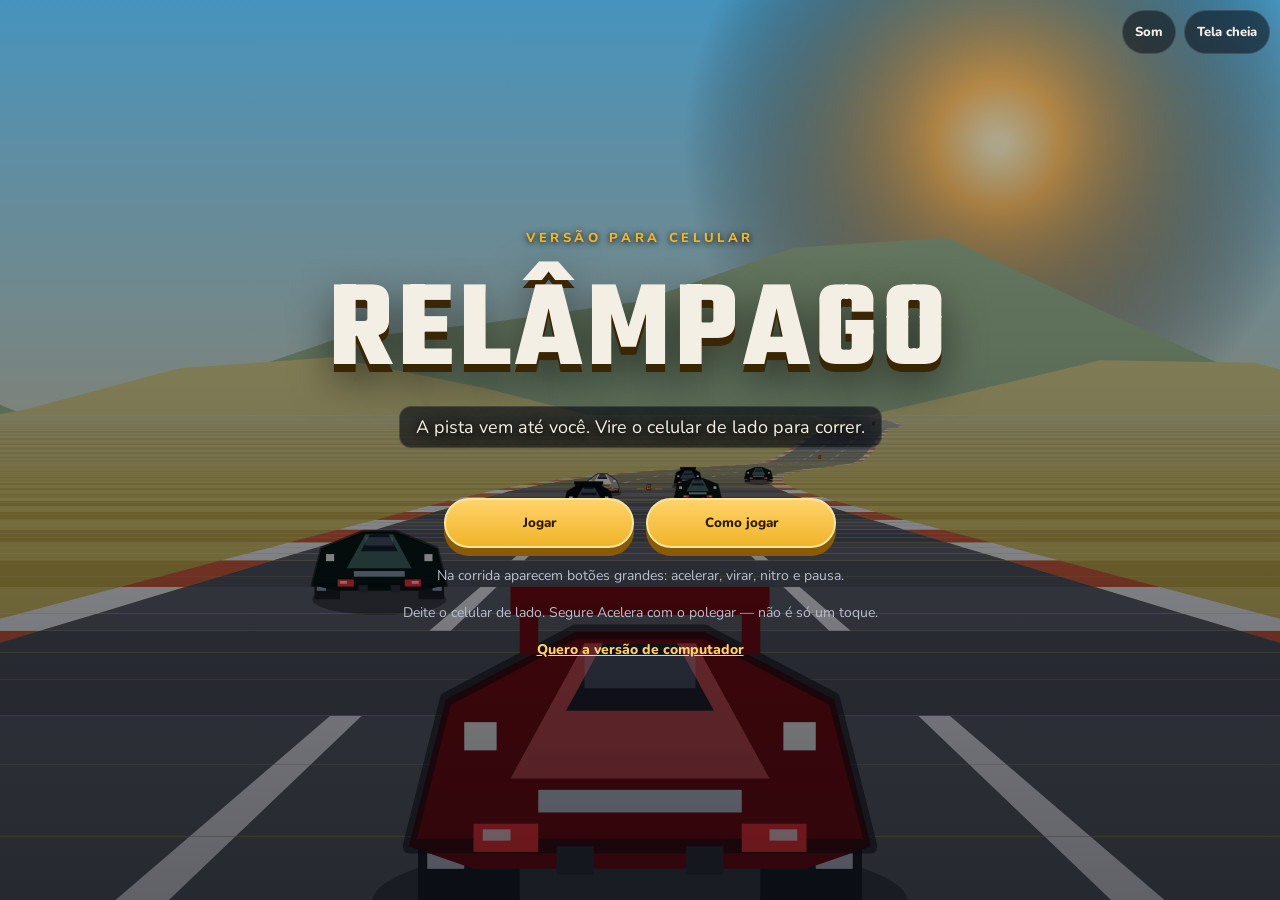
==== celular/index.html @ ddccfa0e "minimapa: label MAPA celular" ====
<!DOCTYPE html>
<html lang="pt-BR">
<head>
  <meta charset="UTF-8" />
  <meta name="viewport" content="width=device-width, initial-scale=1, maximum-scale=1, user-scalable=no, viewport-fit=cover, interactive-widget=resizes-content" />
  <title>Relâmpago · Celular</title>
  <meta name="description" content="Relâmpago no celular, com botões na tela." />
  <meta name="theme-color" content="#0b1220" />
  <meta name="apple-mobile-web-app-capable" content="yes" />
  <meta name="apple-mobile-web-app-status-bar-style" content="black-translucent" />
  <meta name="mobile-web-app-capable" content="yes" />
  <link rel="icon" href="../favicon.svg" type="image/svg+xml" />
  <link rel="preconnect" href="https://fonts.googleapis.com" />
  <link rel="preconnect" href="https://fonts.gstatic.com" crossorigin />
  <link href="https://fonts.googleapis.com/css2?family=Nunito:wght@500;700;800&family=Teko:wght@500;600;700&display=swap" rel="stylesheet" />
  <link rel="stylesheet" href="../css/style.css" />
</head>
<body data-modo="celular" class="modo-celular">
  <div id="app">
    <canvas id="view" tabindex="0"></canvas>

    <div id="hud" class="hud hidden" aria-hidden="true">
      <div class="hud-top">
        <div class="hud-card">
          <span class="hud-label">Posição</span>
          <strong id="hud-pos">1<span>/8</span></strong>
        </div>
        <div class="hud-card">
          <span class="hud-label">Volta</span>
          <strong id="hud-lap">1<span>/2</span></strong>
        </div>
        <div class="hud-card wide">
          <span class="hud-label">Tempo</span>
          <strong id="hud-time">0:00.00</strong>
        </div>
      </div>
      <button type="button" id="btn-pause" class="hud-pause" data-action="pause">Pausa</button>
      <div class="hud-mid">
        <div class="minimap-wrap">
          <span class="minimap-label">MAPA</span>
          <canvas id="minimap" width="154" height="154" aria-label="Minimapa da pista"></canvas>
        </div>
      </div>
      <div class="hud-bottom">
        <div class="bars">
          <div class="bar">
            <span>Nitro · 3</span>
            <div class="nitro-pips" id="hud-nitro-pips" aria-label="Cargas de nitro">
              <i></i><i></i><i></i>
            </div>
          </div>
          <div class="bar">
            <span>Combustível</span>
            <div class="bar-track fuel"><i id="hud-fuel"></i></div>
          </div>
        </div>
        <div class="speedo">
          <strong id="hud-speed">0</strong>
          <em>km/h</em>
        </div>
      </div>
      <div id="toast" class="toast hidden"></div>
    </div>

    <div id="countdown" class="countdown hidden"></div>

    <section id="screen-title" class="screen">
      <div class="screen-inner">
        <p class="eyebrow">Versão para celular</p>
        <h1>RELÂMPAGO</h1>
        <p class="tagline">A pista vem até você. Vire o celular de lado para correr.</p>
        <div class="menu" id="menu-title">
          <button type="button" data-action="play" class="primary">Jogar</button>
          <button type="button" data-action="howto">Como jogar</button>
        </div>
        <p class="hint">Na corrida aparecem botões grandes: acelerar, virar, nitro e pausa.</p>
        <p class="hint">Deite o celular de lado. Segure Acelera com o polegar — não é só um toque.</p>
        <p class="hint"><a href="../index.html">Quero a versão de computador</a></p>
      </div>
    </section>

    <section id="screen-howto" class="screen hidden">
      <div class="screen-inner card-panel">
        <h2>Como jogar</h2>
        <ul class="howto">
          <li>Vire o celular de lado.</li>
          <li>Polegar esquerdo: virar para os lados.</li>
          <li>Polegar direito: acelerar e nitro.</li>
          <li>Pausa fica no alto, no meio da tela.</li>
          <li>Galão amarelo no meio da pista: passe por cima para encher o tanque. Sem combustível o motor morre.</li>
          <li>No campeonato, precisa chegar em 4º ou melhor para avançar.</li>
          <li>O nitro tem 3 cargas por corrida. Cada toque gasta uma. Solte e aperte de novo para a próxima.</li>
          <li>Tela cheia / Preencher tela ocupa a área visível. No iPhone a barra do Safari só some em Compartilhar → Adicionar à Tela de Início.</li>
        </ul>
        <p>Fique no asfalto. Curvas fortes puxam o carro. Os rivais fecham a porta. Ganhe dinheiro nas corridas e melhore o carro na oficina.</p>
        <div class="menu">
          <button type="button" data-action="back-title" class="primary">Voltar</button>
        </div>
      </div>
    </section>

    <section id="screen-cars" class="screen hidden">
      <div class="screen-inner wide">
        <h2>Escolha o carro</h2>
        <p class="sub">Cada um dirige de um jeito. Teste e sinta.</p>
        <div id="car-grid" class="grid-4"></div>
        <div class="menu">
          <button type="button" data-action="cars-next" class="primary">Continuar</button>
          <button type="button" data-action="back-title">Voltar</button>
        </div>
      </div>
    </section>

    <section id="screen-mode" class="screen hidden">
      <div class="screen-inner">
        <h2>Como quer correr?</h2>
        <div class="menu stacked">
          <button type="button" data-action="mode-cup" class="primary" id="btn-cup">Campeonato</button>
          <button type="button" data-action="mode-quick">Corrida rápida</button>
          <button type="button" data-action="open-shop">Oficina</button>
          <button type="button" data-action="back-cars">Trocar carro</button>
        </div>
        <p class="hint" id="money-hint">Seu dinheiro: $0</p>
      </div>
    </section>

    <section id="screen-tracks" class="screen hidden">
      <div class="screen-inner wide">
        <h2>Escolha a pista</h2>
        <div id="track-grid" class="grid-tracks"></div>
        <div class="menu">
          <button type="button" data-action="track-go" class="primary">Largar</button>
          <button type="button" data-action="back-mode">Voltar</button>
        </div>
      </div>
    </section>

    <section id="screen-shop" class="screen hidden">
      <div class="screen-inner wide">
        <h2>Oficina</h2>
        <p class="sub" id="shop-money">Dinheiro: $0</p>
        <div id="shop-grid" class="shop-grid"></div>
        <div class="menu">
          <button type="button" data-action="shop-back" class="primary">Pronto</button>
        </div>
      </div>
    </section>

    <section id="screen-pause" class="screen hidden dim">
      <div class="screen-inner card-panel">
        <h2>Pausa</h2>
        <ul class="howto compact">
          <li>Use os botões na tela para dirigir</li>
        </ul>
        <div class="menu stacked">
          <button type="button" data-action="resume" class="primary">Continuar</button>
          <button type="button" data-action="restart">Recomeçar</button>
          <button type="button" data-action="quit-race">Sair da corrida</button>
        </div>
      </div>
    </section>

    <section id="screen-results" class="screen hidden">
      <div class="screen-inner wide">
        <h2 id="results-title">Chegada</h2>
        <p class="sub" id="results-sub"></p>
        <table class="board" id="results-table"></table>
        <div class="menu">
          <button type="button" data-action="results-next" class="primary">Continuar</button>
        </div>
      </div>
    </section>

    <section id="screen-standings" class="screen hidden">
      <div class="screen-inner wide">
        <h2 id="standings-title">Campeonato</h2>
        <p class="sub" id="standings-sub"></p>
        <table class="board" id="standings-table"></table>
        <div class="menu">
          <button type="button" data-action="cup-next" class="primary">Próxima etapa</button>
          <button type="button" data-action="open-shop">Oficina</button>
        </div>
      </div>
    </section>

    <div id="pads" class="pads hidden" aria-hidden="true">
      <div class="pad-cluster left">
        <button type="button" class="pad" data-hold="left">◀</button>
        <button type="button" class="pad" data-hold="right">▶</button>
      </div>
      <div class="pad-cluster right">
        <button type="button" class="pad nitro" data-hold="nitro">Nitro</button>
        <div class="pad-stack">
          <button type="button" class="pad go" data-hold="up">Acelera</button>
        </div>
      </div>
    </div>

    <div id="rotate-hint" class="rotate-hint hidden">
      <p>Deite o celular de lado — a pista fica maior.</p>
      <p class="hint">Se quiser, dá para jogar em pé.</p>
      <button type="button" class="primary" data-action="portrait-ok">Jogar em pé</button>
    </div>

    <div class="top-tools">
      <button type="button" id="btn-mute" title="Som">Som</button>
      <button type="button" id="btn-full" title="Tela cheia">Tela cheia</button>
    </div>
  </div>
  <script type="module" src="../js/app.js"></script>
</body>
</html>
---- css/style.css ----
:root {
  --bg: #070b14;
  --panel: rgba(10, 16, 28, 0.82);
  --line: rgba(240, 180, 41, 0.35);
  --gold: #f0b429;
  --gold-2: #ffd36a;
  --text: #f4efe4;
  --muted: #b7c0d0;
  --danger: #ff5d6c;
  --ok: #3dd68c;
  --shadow: 0 20px 60px rgba(0, 0, 0, 0.45);
}

* { box-sizing: border-box; margin: 0; padding: 0; }

html, body {
  width: 100%;
  height: 100%;
  height: -webkit-fill-available;
  height: 100svh;
  height: 100dvh;
  min-height: 100svh;
  min-height: 100dvh;
  overflow: hidden;
  overscroll-behavior: none;
  touch-action: none;
  position: fixed;
  inset: 0;
  padding: 0;
  margin: 0;
  background: var(--bg);
  color: var(--text);
  font-family: "Nunito", "Segoe UI", sans-serif;
  -webkit-text-size-adjust: 100%;
  user-select: none;
  -webkit-user-select: none;
  -webkit-touch-callout: none;
}

#app {
  width: 100%;
  height: 100%;
  height: -webkit-fill-available;
  height: 100svh;
  height: 100dvh;
  min-height: 100svh;
  min-height: 100dvh;
  overflow: hidden;
  touch-action: none;
  position: fixed;
  inset: 0;
  padding: 0;
  margin: 0;
}

#view {
  position: absolute;
  inset: 0;
  width: 100%;
  height: 100%;
  display: block;
  outline: none;
}

html.immersive,
html.immersive body,
html.immersive #app,
body.immersive,
body.immersive #app {
  position: fixed;
  inset: 0;
  width: 100%;
  width: 100dvw;
  height: 100svh;
  height: 100dvh;
  height: -webkit-fill-available;
  min-height: 100dvh;
  padding: 0;
  margin: 0;
}

.hidden { display: none !important; }

.screen {
  position: absolute;
  inset: 0;
  display: flex;
  align-items: flex-start;
  justify-content: center;
  padding: max(16px, env(safe-area-inset-top)) max(16px, env(safe-area-inset-right)) max(16px, env(safe-area-inset-bottom)) max(16px, env(safe-area-inset-left));
  background: linear-gradient(180deg, rgba(7, 11, 20, 0.28), rgba(7, 11, 20, 0.62));
  z-index: 5;
  overflow-x: hidden;
  overflow-y: auto;
  touch-action: pan-y;
  -webkit-overflow-scrolling: touch;
  overflow-anchor: none;
}

.screen.dim { background: rgba(4, 7, 14, 0.72); backdrop-filter: blur(6px); }

.screen-inner {
  width: min(720px, 100%);
  text-align: center;
  margin-block: auto;
  padding-bottom: 12px;
}

.screen-inner.wide { width: min(1080px, 100%); }

#screen-results .screen-inner.wide,
#screen-standings .screen-inner.wide {
  width: min(560px, 100%);
}

#screen-results .board,
#screen-standings .board {
  width: 100%;
  table-layout: fixed;
  margin-inline: auto;
}

.card-panel {
  background: var(--panel);
  border: 1px solid var(--line);
  border-radius: 22px;
  padding: 36px 32px;
  box-shadow: var(--shadow);
}

.eyebrow {
  letter-spacing: 0.28em;
  text-transform: uppercase;
  color: var(--gold);
  font-size: 13px;
  font-weight: 800;
  position: relative;
  z-index: 1;
  text-shadow: 0 1px 6px #000;
}

h1 {
  font-family: "Teko", Impact, sans-serif;
  font-size: clamp(64px, 12vw, 124px);
  line-height: 0.95;
  letter-spacing: 0.04em;
  text-shadow: 0 8px 0 #3a2504, 0 18px 40px rgba(0, 0, 0, 0.55);
  margin: 14px 0 12px;
  padding-top: 0.12em;
  overflow: visible;
}

h2 {
  font-family: "Teko", Impact, sans-serif;
  font-size: clamp(40px, 7vw, 64px);
  letter-spacing: 0.04em;
  margin-bottom: 6px;
}

.tagline, .sub, .hint, p { color: var(--muted); }

.tagline {
  font-size: 18px;
  margin-bottom: 28px;
  color: #f4efe4;
  text-shadow: 0 2px 10px #000, 0 0 18px rgba(0, 0, 0, 0.95);
  background: rgba(7, 11, 20, 0.62);
  display: inline-block;
  padding: 8px 16px;
  border-radius: 12px;
  border: 1px solid rgba(255,255,255,0.12);
}
.sub { margin-bottom: 22px; }
.hint { margin-top: 18px; font-size: 14px; }

.menu {
  display: flex;
  gap: 12px;
  justify-content: center;
  flex-wrap: wrap;
  margin-top: 22px;
}

.menu.stacked {
  flex-direction: column;
  align-items: center;
}

button {
  font-family: inherit;
  font-weight: 800;
  border: 1px solid transparent;
  border-radius: 999px;
  padding: 14px 26px;
  min-width: 190px;
  min-height: 48px;
  cursor: pointer;
  color: var(--text);
  background: rgba(255, 255, 255, 0.08);
  touch-action: manipulation;
  -webkit-tap-highlight-color: transparent;
  transition: transform 0.12s ease, background 0.12s ease, box-shadow 0.12s ease;
}

button.primary,
.menu button {
  background: linear-gradient(180deg, var(--gold-2), var(--gold));
  color: #2a1b02;
  border: 2px solid #f5e6a3;
  box-shadow: 0 8px 0 #8a5a08;
}

.menu button:disabled {
  opacity: 0.5;
  box-shadow: 0 4px 0 #6a4e12;
  cursor: default;
  transform: none;
}

button:hover { transform: translateY(-1px); }
button:focus-visible { outline: 3px solid var(--gold-2); outline-offset: 3px; }
button.selected, .pick.selected {
  box-shadow: 0 0 0 3px var(--gold);
}

.howto {
  list-style: none;
  text-align: left;
  margin: 18px auto 16px;
  max-width: 460px;
  color: var(--text);
}

.howto li { margin: 8px 0; }
.howto.compact { margin-bottom: 8px; }

kbd {
  display: inline-block;
  min-width: 1.6em;
  padding: 1px 7px;
  border-radius: 6px;
  border: 1px solid rgba(255,255,255,0.2);
  background: rgba(0,0,0,0.35);
  font-size: 12px;
  font-family: inherit;
  color: var(--gold-2);
  text-align: center;
}

.grid-4, .grid-tracks, .shop-grid {
  display: grid;
  gap: 14px;
}

.grid-4 { grid-template-columns: repeat(4, minmax(0, 1fr)); }
.grid-tracks { grid-template-columns: repeat(5, minmax(0, 1fr)); }
.shop-grid { grid-template-columns: repeat(3, minmax(0, 1fr)); }

#screen-shop .shop-grid { margin-bottom: 8px; }
#screen-shop .shop-card .menu {
  margin-top: 12px;
  position: relative;
  z-index: 1;
}
#screen-shop .shop-card .menu button {
  min-width: 0;
  width: 100%;
}
#screen-shop > .screen-inner > .menu {
  position: relative;
  z-index: 2;
  margin-top: 18px;
  padding-bottom: 10px;
}

.pick, .shop-card {
  background: var(--panel);
  border: 1px solid rgba(255,255,255,0.08);
  border-radius: 18px;
  padding: 16px 12px 14px;
  text-align: left;
  cursor: pointer;
  min-width: 0;
  min-height: 48px;
  box-shadow: var(--shadow);
  touch-action: manipulation;
}

.pick h3, .shop-card h3 {
  font-family: "Teko", Impact, sans-serif;
  font-size: 30px;
  letter-spacing: 0.03em;
}

.pick p, .shop-card p { font-size: 13px; margin: 4px 0 10px; }

.swatch {
  height: 10px;
  border-radius: 999px;
  margin-bottom: 10px;
}

.stat {
  display: flex;
  align-items: center;
  gap: 8px;
  font-size: 12px;
  margin: 4px 0;
  color: var(--muted);
}

.stat b { width: 72px; font-weight: 700; color: var(--text); }
.stat i {
  flex: 1;
  height: 7px;
  border-radius: 99px;
  background: rgba(255,255,255,0.08);
  display: block;
  position: relative;
  font-style: normal;
}

.stat i::after {
  content: "";
  position: absolute;
  inset: 0 auto 0 0;
  width: var(--v, 50%);
  border-radius: inherit;
  background: linear-gradient(90deg, #6ecbff, var(--gold));
}

.board {
  width: 100%;
  border-collapse: collapse;
  background: var(--panel);
  border-radius: 16px;
  overflow: hidden;
  margin: 10px 0 8px;
}

.board th, .board td {
  padding: 12px 14px;
  text-align: left;
}

.board th { color: var(--gold); font-size: 13px; letter-spacing: 0.08em; text-transform: uppercase; }
.board tr:nth-child(even) { background: rgba(255,255,255,0.03); }
.board .you { color: var(--gold-2); font-weight: 800; }

.top-tools {
  position: absolute;
  top: max(10px, env(safe-area-inset-top));
  right: max(10px, env(safe-area-inset-right));
  z-index: 20;
  display: flex;
  gap: 8px;
}

body.racing .top-tools {
  right: calc(max(12px, env(safe-area-inset-right)) + 128px);
  top: max(10px, env(safe-area-inset-top));
}

.top-tools button {
  min-width: 48px;
  min-height: 44px;
  padding: 8px 12px;
  font-size: 13px;
  background: rgba(7, 11, 20, 0.55);
  border: 1px solid rgba(255,255,255,0.12);
}

.hud {
  position: absolute;
  inset: 0;
  pointer-events: none;
  z-index: 4;
}

.hud-pause {
  position: absolute;
  top: max(10px, env(safe-area-inset-top));
  left: 50%;
  transform: translateX(-50%);
  z-index: 7;
  pointer-events: auto;
  min-width: 88px;
  min-height: 44px;
  padding: 8px 18px;
  background: rgba(7, 11, 20, 0.7);
  border: 1px solid rgba(255,255,255,0.16);
}

.hud-top {
  position: absolute;
  top: max(12px, env(safe-area-inset-top));
  left: max(12px, env(safe-area-inset-left));
  display: flex;
  gap: 10px;
}

.hud-card {
  background: rgba(2, 4, 10, 0.92);
  border: 1px solid rgba(255,255,255,0.38);
  border-radius: 10px;
  padding: 8px 14px;
  min-width: 92px;
  box-shadow: 0 4px 18px rgba(0, 0, 0, 0.7);
}

.hud-card.wide { min-width: 140px; }
.hud-label {
  display: block;
  font-size: 11px;
  letter-spacing: 0.12em;
  text-transform: uppercase;
  color: #e8edf5;
  text-shadow: 0 1px 3px #000;
}
.hud-card strong {
  font-family: "Teko", Impact, sans-serif;
  font-size: 36px;
  line-height: 1;
  text-shadow: 0 2px 6px #000, 0 0 8px rgba(0,0,0,0.8);
}
.hud-card strong span { font-size: 18px; color: #c9d2e0; }

.hud-mid {
  position: absolute;
  top: max(52px, calc(env(safe-area-inset-top) + 48px));
  right: max(12px, env(safe-area-inset-right));
}

.minimap-wrap {
  position: relative;
  width: 126px;
  display: flex;
  flex-direction: column;
  gap: 0;
  filter: drop-shadow(0 6px 16px rgba(0, 0, 0, 0.55));
}
.minimap-label {
  display: block;
  margin: 0;
  padding: 3px 8px 2px;
  font-size: 10px;
  font-weight: 800;
  letter-spacing: 0.18em;
  text-transform: uppercase;
  color: #f3f6fb;
  background: linear-gradient(180deg, rgba(18, 24, 36, 0.96), rgba(8, 12, 20, 0.96));
  border: 1px solid rgba(255, 255, 255, 0.28);
  border-bottom: none;
  border-radius: 12px 12px 0 0;
  box-shadow: inset 0 0 0 1px rgba(240, 180, 41, 0.28);
  text-shadow: 0 1px 2px rgba(0, 0, 0, 0.9);
  pointer-events: none;
  line-height: 1.2;
}
#minimap {
  display: block;
  width: 126px;
  height: 112px;
  background: rgba(4, 8, 14, 0.96);
  border: 1px solid rgba(255, 255, 255, 0.28);
  border-radius: 0 0 12px 12px;
  box-shadow:
    inset 0 0 0 1px rgba(240, 180, 41, 0.22),
    inset 0 1px 0 rgba(255, 255, 255, 0.08);
  overflow: hidden;
}

.hud-bottom {
  position: absolute;
  left: max(12px, env(safe-area-inset-left));
  right: max(12px, env(safe-area-inset-right));
  bottom: 16px;
  display: flex;
  justify-content: space-between;
  align-items: flex-end;
}

.bars { width: min(340px, 48vw); }
.bar { margin-top: 8px; }
.bar span {
  font-size: 12px;
  color: #e8edf5;
  text-shadow: 0 1px 3px #000;
  display: inline-block;
  background: rgba(4, 8, 16, 0.75);
  padding: 1px 7px;
  border-radius: 6px;
}
.bar-track {
  height: 12px;
  border-radius: 99px;
  background: rgba(0,0,0,0.45);
  border: 1px solid rgba(255,255,255,0.1);
  overflow: hidden;
  margin-top: 4px;
}

.bar-track i {
  display: block;
  height: 100%;
  width: 0%;
  background: linear-gradient(90deg, #7c5cff, #49d6ff);
}

.bar-track.hot i {
  box-shadow: 0 0 12px #49d6ff;
}

.bar-track.fuel i { background: linear-gradient(90deg, #ff5d6c, #f0b429); }

.nitro-pips {
  display: flex;
  gap: 6px;
  margin-top: 4px;
  height: 14px;
}
.nitro-pips i {
  flex: 1;
  border-radius: 4px;
  background: rgba(0,0,0,0.45);
  border: 1px solid rgba(255,255,255,0.18);
}
.nitro-pips i.on {
  background: linear-gradient(180deg, #7cf6ff, #3d7dff);
  box-shadow: 0 0 8px rgba(73, 214, 255, 0.55);
}
.nitro-pips.hot i.on {
  box-shadow: 0 0 12px #49d6ff;
}

.speedo {
  text-align: right;
  background: rgba(4, 8, 16, 0.82);
  padding: 8px 14px 10px;
  border-radius: 14px;
  border: 1px solid rgba(255,255,255,0.18);
  box-shadow: 0 4px 16px rgba(0,0,0,0.5);
  overflow: visible;
}
.speedo strong {
  font-family: "Teko", Impact, sans-serif;
  font-size: 84px;
  line-height: 0.85;
  display: block;
  text-shadow: 0 2px 6px #000, 0 6px 20px rgba(0,0,0,0.55);
  overflow: visible;
}
.speedo strong.boost { color: #7cf6ff; text-shadow: 0 0 18px #49d6ff, 0 2px 6px #000; }
.speedo em {
  color: #d5dbe6;
  font-style: normal;
  letter-spacing: 0.18em;
  text-shadow: 0 1px 3px #000;
}

.toast {
  position: absolute;
  left: 50%;
  top: auto;
  bottom: max(108px, calc(env(safe-area-inset-bottom) + 92px));
  transform: translateX(-50%);
  z-index: 8;
  font-family: "Nunito", system-ui, sans-serif;
  font-size: 18px;
  font-weight: 800;
  letter-spacing: 0.04em;
  color: #e8fbff;
  text-shadow: 0 1px 4px #000;
  padding: 8px 14px;
  border-radius: 999px;
  background: rgba(6, 12, 22, 0.78);
  border: 1px solid rgba(124, 246, 255, 0.35);
  box-shadow: 0 8px 24px rgba(0,0,0,0.35);
  pointer-events: none;
  max-width: min(92vw, 420px);
  text-align: center;
}
.toast.toast-nitro {
  color: #9cfff8;
  border-color: rgba(124, 246, 255, 0.7);
  box-shadow: 0 0 22px rgba(73, 214, 255, 0.45);
}
.toast.toast-fuel {
  color: #ffe28a;
  border-color: rgba(255, 210, 90, 0.55);
}
.toast.toast-hit {
  color: #ffc4b8;
  border-color: rgba(255, 120, 90, 0.7);
  box-shadow: 0 0 22px rgba(255, 90, 60, 0.4);
}

.countdown {
  position: absolute;
  inset: 0;
  display: flex;
  align-items: center;
  justify-content: center;
  z-index: 6;
  font-family: "Teko", Impact, sans-serif;
  font-size: 160px;
  pointer-events: none;
  text-shadow: 0 10px 30px rgba(0,0,0,0.6);
}

.pads {
  position: absolute;
  inset: 0;
  z-index: 8;
  pointer-events: none;
}

.pad-cluster {
  position: absolute;
  display: flex;
  gap: 12px;
  pointer-events: none;
  bottom: max(12px, env(safe-area-inset-bottom));
}

.pad-cluster.left { left: max(12px, env(safe-area-inset-left)); }
.pad-cluster.right {
  right: max(12px, env(safe-area-inset-right));
  align-items: flex-end;
}

.pad-stack { display: flex; flex-direction: column; gap: 10px; }

.pad {
  pointer-events: auto;
  min-width: 76px;
  min-height: 76px;
  width: 76px;
  height: 76px;
  padding: 0;
  border-radius: 18px;
  border: 2px solid rgba(255,255,255,0.22);
  background: rgba(8, 12, 22, 0.62);
  color: #fff;
  font-size: 18px;
  box-shadow: none;
  touch-action: none;
  user-select: none;
  -webkit-user-select: none;
  -webkit-touch-callout: none;
}

.pad.go {
  background: linear-gradient(180deg, #3dd68c, #1e9a5a);
  color: #062414;
  min-width: 92px;
  width: 92px;
  height: 92px;
}

.pad.stop {
  background: rgba(255, 93, 108, 0.82);
  min-width: 92px;
  width: 92px;
}

.pad.nitro {
  background: linear-gradient(180deg, #7c5cff, #3d2cb0);
  min-width: 72px;
  width: 72px;
  height: 72px;
  font-size: 15px;
}

.pad.held {
  transform: scale(0.96);
  filter: brightness(1.2);
  box-shadow: 0 0 0 3px var(--gold);
}

.rotate-hint {
  position: absolute;
  inset: 0;
  z-index: 30;
  display: flex;
  flex-direction: column;
  align-items: center;
  justify-content: center;
  background: rgba(7, 11, 20, 0.92);
  text-align: center;
  padding: 24px;
  font-family: "Teko", Impact, sans-serif;
  font-size: 36px;
  letter-spacing: 0.04em;
}
.rotate-hint button {
  margin-top: 20px;
  pointer-events: auto;
  z-index: 31;
  width: auto;
  min-width: 180px;
}

#view { cursor: default; }
body.racing a { pointer-events: none !important; }

@media (max-width: 980px) {
  .grid-4, .grid-tracks, .shop-grid { grid-template-columns: 1fr 1fr; }
  .hud-card strong { font-size: 28px; }
  .speedo strong { font-size: 56px; }
  .minimap-wrap { width: 118px; } #minimap { width: 118px; height: 104px; }
  body.racing .top-tools {
    right: calc(max(12px, env(safe-area-inset-right)) + 114px);
  }
}

@media (max-width: 640px) {
  .grid-4, .grid-tracks, .shop-grid { grid-template-columns: 1fr; }
  button { width: min(280px, 100%); }
  h1 { font-size: clamp(56px, 18vw, 96px); }
}

body.modo-celular.racing .hud-top {
  top: max(8px, env(safe-area-inset-top));
  max-width: calc(100% - 147px);
}
body.modo-celular.racing .hud-bottom {
  top: max(76px, calc(env(safe-area-inset-top) + 68px));
  bottom: auto;
  left: max(12px, env(safe-area-inset-left));
  right: auto;
  width: min(154px, 40vw);
  flex-direction: column;
  align-items: stretch;
  gap: 8px;
}

body.modo-celular.racing .hud-bottom .speedo {
  text-align: left;
  width: fit-content;
  max-width: 100%;
}

body.modo-celular.racing .speedo strong { font-size: 36px; line-height: 0.9; }
body.modo-celular.racing .bars { width: 100%; }
body.modo-celular.racing .hud-card { padding: 4px 10px; min-width: 72px; }
body.modo-celular.racing .hud-card strong { font-size: 24px; }
body.modo-celular.racing .minimap-wrap { width: 118px; } #minimap { width: 118px; height: 104px; }
body.modo-celular.racing .hud-mid { top: max(10px, env(safe-area-inset-top)); }
body.modo-celular.racing .top-tools {
  top: max(8px, env(safe-area-inset-top));
  right: calc(max(10px, env(safe-area-inset-right)) + 110px);
}

@media (orientation: landscape) and (max-height: 480px) {
  .screen-inner { padding-top: 8px; }
  h1 { font-size: 72px; }
  h2 { font-size: 36px; }
  .hud-card strong { font-size: 22px; }
  .pad { min-width: 68px; min-height: 68px; width: 68px; height: 68px; }
  .pad.go, .pad.stop { min-width: 80px; width: 80px; height: 80px; }
}

body.modo-pc .pads,
body.modo-pc .rotate-hint,
body.modo-pc .hud-pause { display: none !important; }

body.rotate-block #toast,
body.rotate-block #countdown,
body.rotate-block .top-tools,
body.rotate-block #hud,
body.rotate-block #btn-pause,
body.rotate-block .hud-pause,
body.rotate-block .pads {
  display: none !important;
  pointer-events: none !important;
}

.hint a {
  color: var(--gold-2);
  font-weight: 800;
}

@media (min-width: 1200px) {
  .hud-card strong { font-size: 40px; }
  .hud-card { min-width: 110px; padding: 10px 16px; }
  .speedo { padding: 10px 18px 12px; }
  .speedo strong { font-size: 92px; }
  .minimap-wrap { width: 126px; } #minimap { width: 126px; height: 112px; }
  body.racing .top-tools {
    right: calc(max(12px, env(safe-area-inset-right)) + 154px);
  }
  .hud-top { gap: 12px; }
}

html:has(body.chooser) {
  position: relative;
  overflow: auto;
  touch-action: pan-y;
  height: auto;
  min-height: 100%;
  min-height: 100dvh;
}

body.chooser {
  display: flex;
  align-items: flex-start;
  justify-content: center;
  position: relative;
  overflow: auto;
  touch-action: pan-y;
  height: auto;
  min-height: 100%;
  min-height: 100dvh;
  padding: max(12px, env(safe-area-inset-top)) max(16px, env(safe-area-inset-right)) max(16px, env(safe-area-inset-bottom)) max(16px, env(safe-area-inset-left));
}

.chooser-box {
  width: min(560px, 100%);
  text-align: center;
  margin-block: auto;
  padding: 4px 0 12px;
}

.chooser-box h1 {
  font-size: clamp(42px, 10vw, 96px);
  margin: 6px 0 10px;
  line-height: 1;
}

.choice {
  display: block;
  margin: 14px 0;
  padding: 22px 20px;
  min-height: 88px;
  border-radius: 22px;
  text-decoration: none;
  color: #2a1b02;
  background: linear-gradient(180deg, var(--gold-2), var(--gold));
  box-shadow: 0 8px 0 #8a5a08;
  touch-action: manipulation;
}

.choice.phone {
  color: var(--text);
  background: rgba(255, 255, 255, 0.1);
  box-shadow: 0 8px 0 rgba(0, 0, 0, 0.35);
  border: 1px solid var(--line);
}

.choice strong {
  display: block;
  font-family: "Teko", Impact, sans-serif;
  font-size: 40px;
  letter-spacing: 0.04em;
}

.choice span { display: block; margin-top: 4px; font-weight: 700; }

body.modo-pc #screen-title .eyebrow {
  margin-bottom: 0;
}
body.modo-pc #screen-title h1 {
  margin-top: 2px;
  padding-top: 0.2em;
}

@media (orientation: landscape) and (max-height: 430px) {
  .chooser-box { padding: 0; }
  .chooser-box .eyebrow { font-size: 11px; letter-spacing: 0.18em; }
  .chooser-box h1 {
    font-size: 34px;
    margin: 0 0 4px;
    text-shadow: 0 4px 0 #3a2504, 0 8px 16px rgba(0, 0, 0, 0.5);
  }
  .chooser-box .tagline {
    font-size: 13px;
    margin-bottom: 8px;
    padding: 4px 10px;
  }
  .choice {
    margin: 6px 0;
    padding: 8px 14px;
    min-height: 0;
    border-radius: 16px;
  }
  .choice strong { font-size: 22px; }
  .choice span { font-size: 12px; margin-top: 0; }

  .screen { padding: 6px 10px; align-items: stretch; }
  .screen-inner {
    margin-block: 0;
    padding-top: 0;
    padding-bottom: 6px;
  }
  #screen-title h1 {
    font-size: 42px;
    margin: 2px 0 6px;
    line-height: 1;
    text-shadow: 0 4px 0 #3a2504, 0 10px 20px rgba(0, 0, 0, 0.5);
  }
  #screen-title .tagline {
    font-size: 13px;
    margin-bottom: 10px;
    padding: 4px 10px;
  }
  #screen-title .hint { display: none; }
  h2 { font-size: 26px; margin-bottom: 4px; }
  .sub { margin-bottom: 6px; font-size: 13px; }
  #screen-cars .sub,
  #screen-tracks .sub { display: none; }

  .grid-4 {
    grid-template-columns: repeat(4, minmax(0, 1fr));
    gap: 6px;
  }
  .grid-tracks {
    grid-template-columns: repeat(5, minmax(0, 1fr));
    gap: 6px;
  }
  .shop-grid {
    grid-template-columns: repeat(3, minmax(0, 1fr));
    gap: 6px;
  }

  .pick, .shop-card {
    padding: 6px 8px 8px;
    border-radius: 12px;
    min-height: 0;
  }
  .pick h3, .shop-card h3 { font-size: 18px; }
  .pick p, .shop-card p { font-size: 11px; margin: 2px 0 4px; }
  #screen-cars .pick .stat { display: none; }
  #screen-cars .pick p { display: none; }
  .swatch { height: 6px; margin-bottom: 4px; }
  .stat { font-size: 10px; margin: 2px 0; gap: 4px; }
  .stat b { width: 52px; }
  .stat i { height: 5px; }

  .menu { margin-top: 8px; gap: 8px; }
  .menu button {
    padding: 8px 16px;
    min-height: 40px;
    min-width: 140px;
    font-size: 14px;
    box-shadow: 0 4px 0 #8a5a08;
  }
  .howto { margin: 8px auto; }
  .howto li { margin: 4px 0; font-size: 13px; }
}
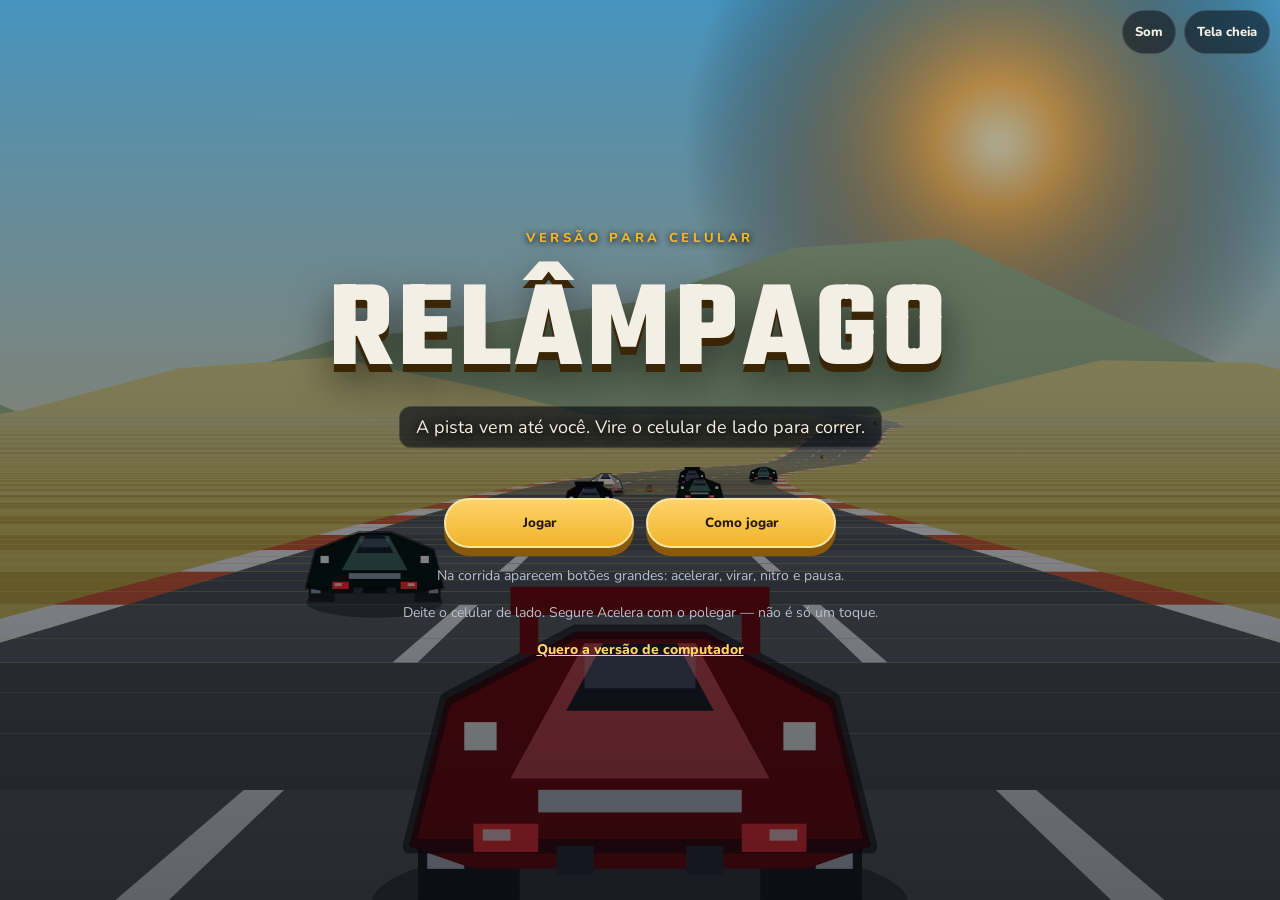
==== commit a254309f: "texto: Largar → Correr (celular)" ====
--- a/celular/index.html
+++ b/celular/index.html
@@ -129,7 +129,7 @@
         <h2>Escolha a pista</h2>
         <div id="track-grid" class="grid-tracks"></div>
         <div class="menu">
-          <button type="button" data-action="track-go" class="primary">Largar</button>
+          <button type="button" data-action="track-go" class="primary">Correr</button>
           <button type="button" data-action="back-mode">Voltar</button>
         </div>
       </div>
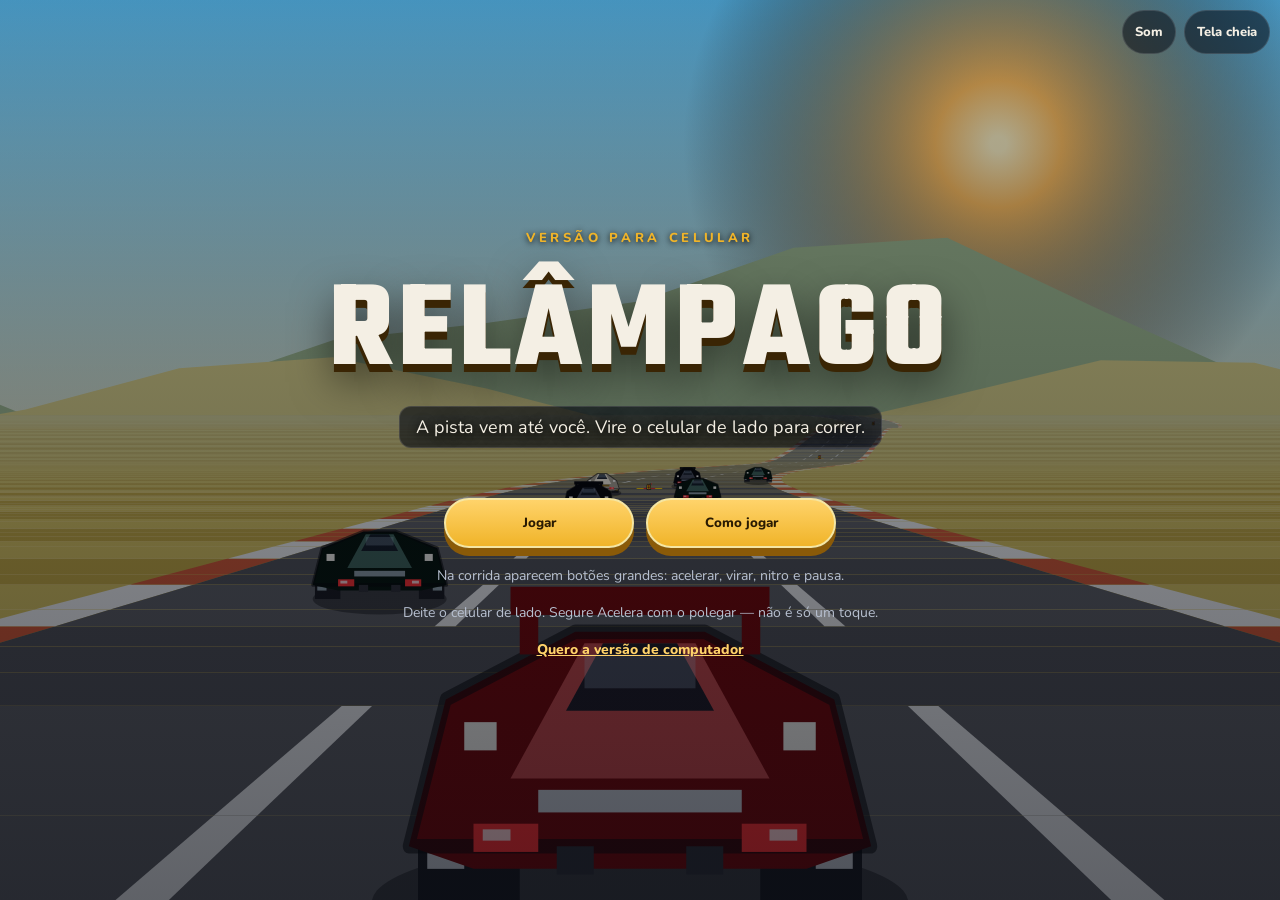
==== commit ea9646c1: "bgm: cache-bust celular" ====
--- a/celular/index.html
+++ b/celular/index.html
@@ -13,7 +13,7 @@
   <link rel="preconnect" href="https://fonts.googleapis.com" />
   <link rel="preconnect" href="https://fonts.gstatic.com" crossorigin />
   <link href="https://fonts.googleapis.com/css2?family=Nunito:wght@500;700;800&family=Teko:wght@500;600;700&display=swap" rel="stylesheet" />
-  <link rel="stylesheet" href="../css/style.css" />
+  <link rel="stylesheet" href="../css/style.css?v=bgm1" />
 </head>
 <body data-modo="celular" class="modo-celular">
   <div id="app">
@@ -207,6 +207,6 @@
       <button type="button" id="btn-full" title="Tela cheia">Tela cheia</button>
     </div>
   </div>
-  <script type="module" src="../js/app.js"></script>
+  <script type="module" src="../js/app.js?v=bgm1"></script>
 </body>
 </html>
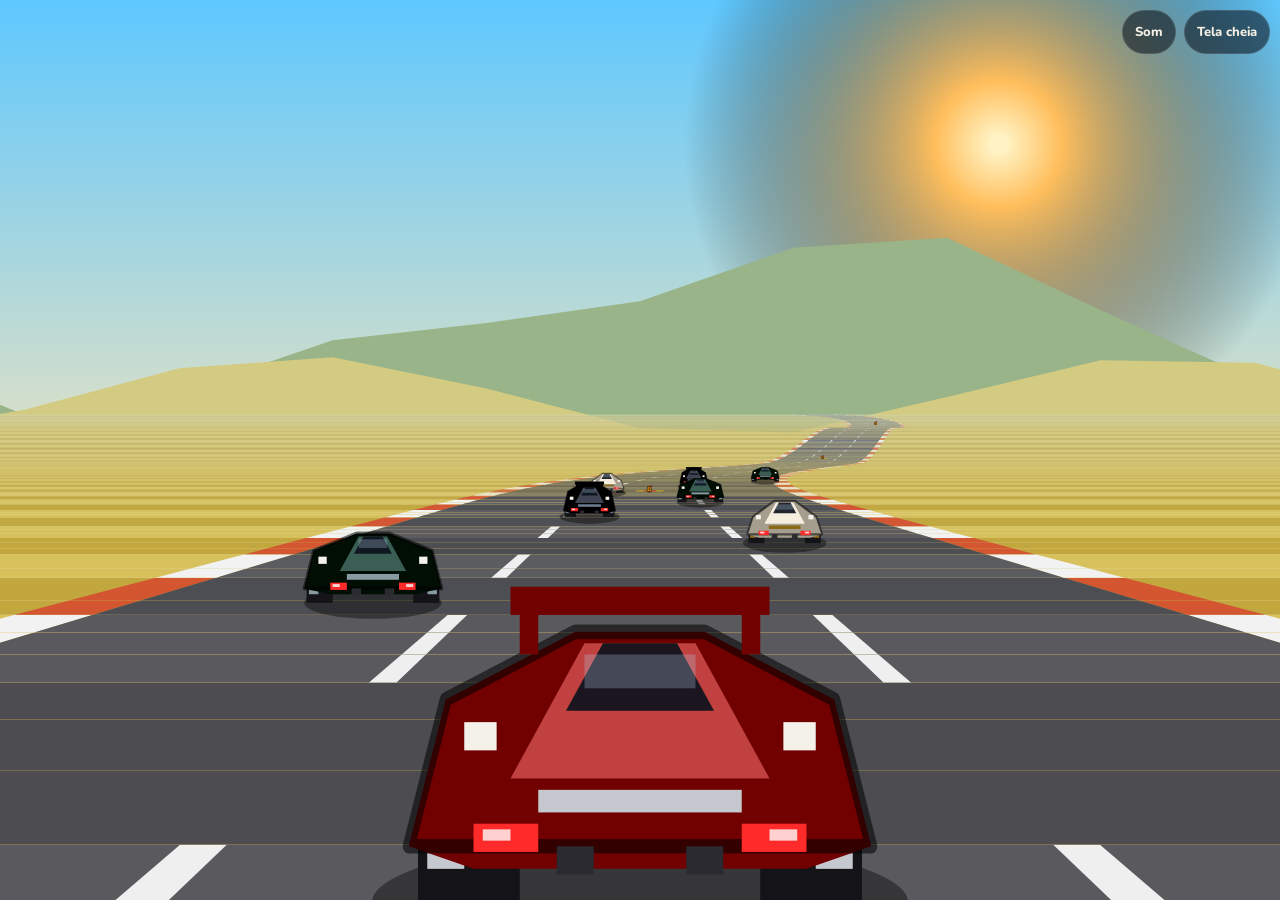
==== commit dc0997ed: "tv: markup celular (banner, rádio, semáforo)" ====
--- a/celular/index.html
+++ b/celular/index.html
@@ -13,7 +13,7 @@
   <link rel="preconnect" href="https://fonts.googleapis.com" />
   <link rel="preconnect" href="https://fonts.gstatic.com" crossorigin />
   <link href="https://fonts.googleapis.com/css2?family=Nunito:wght@500;700;800&family=Teko:wght@500;600;700&display=swap" rel="stylesheet" />
-  <link rel="stylesheet" href="../css/style.css?v=bgm1" />
+  <link rel="stylesheet" href="../css/style.css?v=tv1" />
 </head>
 <body data-modo="celular" class="modo-celular">
   <div id="app">
@@ -21,6 +21,10 @@
 
     <div id="hud" class="hud hidden" aria-hidden="true">
       <div class="hud-top">
+        <div class="hud-card hud-track">
+          <span class="hud-label">Pista</span>
+          <strong class="hud-track-value"><span id="hud-flag" class="hud-flag">🏖️</span><span id="hud-track-name">Praia</span></strong>
+        </div>
         <div class="hud-card">
           <span class="hud-label">Posição</span>
           <strong id="hud-pos">1<span>/8</span></strong>
@@ -62,17 +66,24 @@
       <div id="toast" class="toast hidden"></div>
     </div>
 
-    <div id="countdown" class="countdown hidden"></div>
-
-    <section id="screen-title" class="screen">
-      <div class="screen-inner">
-        <p class="eyebrow">Versão para celular</p>
-        <h1>RELÂMPAGO</h1>
-        <p class="tagline">A pista vem até você. Vire o celular de lado para correr.</p>
-        <div class="menu" id="menu-title">
-          <button type="button" data-action="play" class="primary">Jogar</button>
-          <button type="button" data-action="howto">Como jogar</button>
-        </div>
+        <div id="lap-banner" class="lap-banner hidden" aria-live="polite">
+      <span class="lap-banner-eyebrow">Ao vivo</span>
+      <strong id="lap-banner-title">VOLTA</strong>
+      <div class="lap-banner-stats">
+        <span class="lap-banner-pos">P<span id="lap-banner-pos">1</span></span>
+        <span id="lap-banner-time">0:00.00</span>
+      </div>
+    </div>
+
+    <div id="radio" class="radio hidden" aria-live="polite">
+      <span class="radio-tag">Rádio</span>
+      <span id="radio-msg"></span>
+    </div>
+
+<div id="countdown" class="countdown hidden" aria-live="polite">
+      <div class="lights" aria-hidden="true"><i></i><i></i><i></i></div>
+      <strong id="countdown-num">3</strong>
+    </div>
         <p class="hint">Na corrida aparecem botões grandes: acelerar, virar, nitro e pausa.</p>
         <p class="hint">Deite o celular de lado. Segure Acelera com o polegar — não é só um toque.</p>
         <p class="hint"><a href="../index.html">Quero a versão de computador</a></p>
@@ -207,6 +218,6 @@
       <button type="button" id="btn-full" title="Tela cheia">Tela cheia</button>
     </div>
   </div>
-  <script type="module" src="../js/app.js?v=bgm1"></script>
+  <script type="module" src="../js/app.js?v=tv1"></script>
 </body>
 </html>
--- a/css/style.css
+++ b/css/style.css
@@ -409,6 +409,22 @@
 }
 
 .hud-card.wide { min-width: 140px; }
+.hud-track { min-width: 128px; max-width: 180px; }
+.hud-track strong {
+  display: flex;
+  align-items: center;
+  gap: 8px;
+  font-size: 22px !important;
+  letter-spacing: 0.02em;
+}
+.hud-flag { font-size: 22px; line-height: 1; filter: drop-shadow(0 1px 2px #000); }
+#hud-track-name {
+  font-size: 20px;
+  white-space: nowrap;
+  overflow: hidden;
+  text-overflow: ellipsis;
+  max-width: 9ch;
+}
 .hud-label {
   display: block;
   font-size: 11px;
@@ -599,14 +615,157 @@
   position: absolute;
   inset: 0;
   display: flex;
+  flex-direction: column;
   align-items: center;
   justify-content: center;
+  gap: 18px;
   z-index: 6;
+  pointer-events: none;
+  background: radial-gradient(ellipse at center, rgba(0,0,0,0.35) 0%, rgba(0,0,0,0.08) 55%, transparent 72%);
+}
+.countdown .lights {
+  display: flex;
+  gap: 14px;
+  padding: 10px 16px;
+  border-radius: 999px;
+  background: rgba(6, 10, 18, 0.82);
+  border: 2px solid rgba(255,255,255,0.25);
+  box-shadow: 0 10px 28px rgba(0,0,0,0.45);
+}
+.countdown .lights i {
+  width: 28px;
+  height: 28px;
+  border-radius: 50%;
+  background: #2a3038;
+  box-shadow: inset 0 2px 4px rgba(0,0,0,0.6);
+  transition: background 0.12s, box-shadow 0.12s;
+}
+.countdown.n3 .lights i:nth-child(1),
+.countdown.n2 .lights i:nth-child(1),
+.countdown.n2 .lights i:nth-child(2),
+.countdown.n1 .lights i {
+  background: radial-gradient(circle at 35% 30%, #ff7a6a, #d41919 70%);
+  box-shadow: 0 0 18px rgba(255, 60, 40, 0.85), inset 0 1px 2px rgba(255,255,255,0.35);
+}
+.countdown.go .lights i {
+  background: radial-gradient(circle at 35% 30%, #9dff8a, #1f9a2e 70%);
+  box-shadow: 0 0 20px rgba(60, 255, 90, 0.9), inset 0 1px 2px rgba(255,255,255,0.35);
+}
+#countdown-num {
   font-family: "Teko", Impact, sans-serif;
-  font-size: 160px;
+  font-size: clamp(110px, 28vw, 200px);
+  line-height: 0.85;
+  color: #fff;
+  text-shadow: 0 8px 0 #111, 0 14px 36px rgba(0,0,0,0.75);
+  letter-spacing: 0.04em;
+}
+.countdown.go #countdown-num {
+  color: #b8ff6a;
+  text-shadow: 0 8px 0 #143016, 0 0 40px rgba(120, 255, 80, 0.65), 0 14px 36px rgba(0,0,0,0.75);
+  animation: go-pop 0.35s ease-out;
+}
+@keyframes go-pop {
+  from { transform: scale(0.7); opacity: 0.4; }
+  to { transform: scale(1); opacity: 1; }
+}
+
+.lap-banner {
+  position: absolute;
+  left: 50%;
+  top: max(72px, calc(env(safe-area-inset-top) + 64px));
+  transform: translateX(-50%);
+  z-index: 9;
+  min-width: min(88vw, 340px);
+  padding: 12px 22px 14px;
+  text-align: center;
   pointer-events: none;
-  text-shadow: 0 10px 30px rgba(0,0,0,0.6);
-}
+  border-radius: 6px;
+  background: linear-gradient(180deg, rgba(12, 16, 28, 0.94), rgba(6, 8, 16, 0.96));
+  border: 2px solid rgba(240, 180, 41, 0.75);
+  box-shadow: 0 0 0 1px rgba(0,0,0,0.5), 0 12px 32px rgba(0,0,0,0.55), inset 0 1px 0 rgba(255,255,255,0.12);
+  animation: tv-blink 0.9s steps(2, end) infinite;
+}
+.lap-banner-eyebrow {
+  display: block;
+  font-size: 11px;
+  letter-spacing: 0.22em;
+  text-transform: uppercase;
+  color: #f0b429;
+  font-weight: 800;
+}
+#lap-banner-title {
+  display: block;
+  font-family: "Teko", Impact, sans-serif;
+  font-size: clamp(42px, 10vw, 64px);
+  line-height: 0.95;
+  color: #fff;
+  text-shadow: 0 3px 0 #000;
+}
+.lap-banner-stats {
+  display: flex;
+  justify-content: center;
+  gap: 22px;
+  margin-top: 4px;
+  font-family: "Teko", Impact, sans-serif;
+  font-size: 28px;
+  color: #e8edf5;
+}
+.lap-banner-pos { color: #9cfff8; }
+@keyframes tv-blink {
+  0%, 100% { filter: brightness(1); }
+  50% { filter: brightness(1.18); }
+}
+
+.radio {
+  position: absolute;
+  left: max(12px, env(safe-area-inset-left));
+  bottom: max(118px, calc(env(safe-area-inset-bottom) + 102px));
+  z-index: 9;
+  display: flex;
+  align-items: center;
+  gap: 10px;
+  max-width: min(78vw, 360px);
+  padding: 8px 12px;
+  border-radius: 10px;
+  background: rgba(8, 14, 24, 0.88);
+  border: 1px solid rgba(124, 246, 255, 0.35);
+  box-shadow: 0 8px 22px rgba(0,0,0,0.4);
+  pointer-events: none;
+  animation: radio-in 0.25s ease-out;
+}
+.radio-tag {
+  flex: 0 0 auto;
+  font-size: 10px;
+  font-weight: 800;
+  letter-spacing: 0.14em;
+  text-transform: uppercase;
+  color: #041018;
+  background: #7cf6ff;
+  padding: 3px 7px;
+  border-radius: 4px;
+}
+#radio-msg {
+  font-size: 14px;
+  font-weight: 700;
+  color: #e8fbff;
+  text-shadow: 0 1px 2px #000;
+}
+@keyframes radio-in {
+  from { transform: translateY(8px); opacity: 0; }
+  to { transform: translateY(0); opacity: 1; }
+}
+body.modo-celular.racing .radio {
+  bottom: auto;
+  top: max(150px, calc(env(safe-area-inset-top) + 140px));
+  left: max(12px, env(safe-area-inset-left));
+}
+body.modo-celular.racing .lap-banner {
+  top: max(56px, calc(env(safe-area-inset-top) + 48px));
+}
+body.modo-celular.racing .hud-track { display: none; }
+body.modo-celular.racing .countdown .lights i { width: 22px; height: 22px; }
+body.modo-celular.racing #countdown-num { font-size: clamp(90px, 24vw, 140px); }
+
 
 .pads {
   position: absolute;
@@ -767,6 +926,8 @@
 
 body.rotate-block #toast,
 body.rotate-block #countdown,
+body.rotate-block #lap-banner,
+body.rotate-block #radio,
 body.rotate-block .top-tools,
 body.rotate-block #hud,
 body.rotate-block #btn-pause,
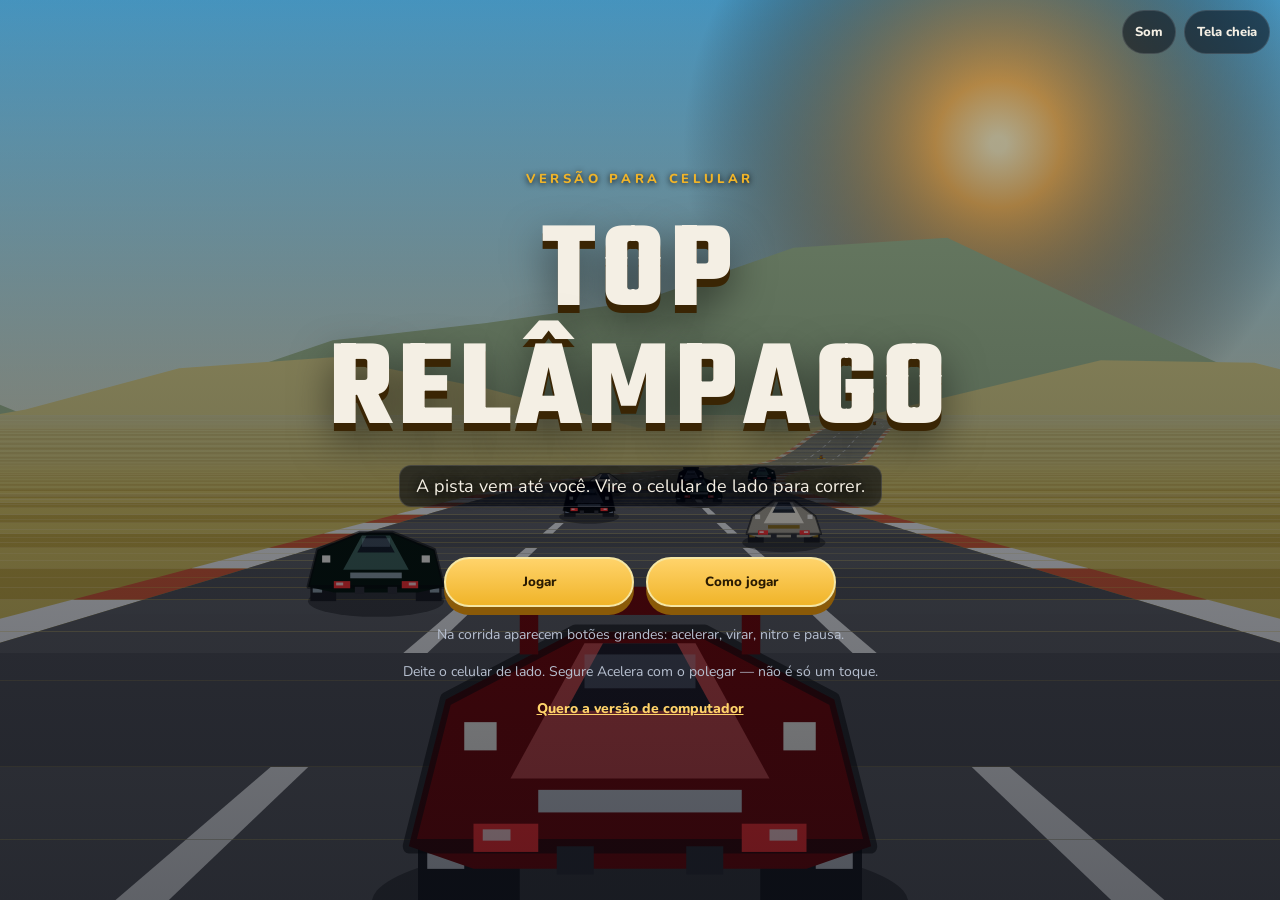
==== commit 9ff5aef6: "nome: TOP RELÂMPAGO + restaura tela inicial celular" ====
--- a/celular/index.html
+++ b/celular/index.html
@@ -3,8 +3,8 @@
 <head>
   <meta charset="UTF-8" />
   <meta name="viewport" content="width=device-width, initial-scale=1, maximum-scale=1, user-scalable=no, viewport-fit=cover, interactive-widget=resizes-content" />
-  <title>Relâmpago · Celular</title>
-  <meta name="description" content="Relâmpago no celular, com botões na tela." />
+  <title>TOP RELÂMPAGO · Celular</title>
+  <meta name="description" content="TOP RELÂMPAGO no celular, com botões na tela." />
   <meta name="theme-color" content="#0b1220" />
   <meta name="apple-mobile-web-app-capable" content="yes" />
   <meta name="apple-mobile-web-app-status-bar-style" content="black-translucent" />
@@ -13,7 +13,7 @@
   <link rel="preconnect" href="https://fonts.googleapis.com" />
   <link rel="preconnect" href="https://fonts.gstatic.com" crossorigin />
   <link href="https://fonts.googleapis.com/css2?family=Nunito:wght@500;700;800&family=Teko:wght@500;600;700&display=swap" rel="stylesheet" />
-  <link rel="stylesheet" href="../css/style.css?v=tv1" />
+  <link rel="stylesheet" href="../css/style.css?v=top1" />
 </head>
 <body data-modo="celular" class="modo-celular">
   <div id="app">
@@ -66,7 +66,7 @@
       <div id="toast" class="toast hidden"></div>
     </div>
 
-        <div id="lap-banner" class="lap-banner hidden" aria-live="polite">
+    <div id="lap-banner" class="lap-banner hidden" aria-live="polite">
       <span class="lap-banner-eyebrow">Ao vivo</span>
       <strong id="lap-banner-title">VOLTA</strong>
       <div class="lap-banner-stats">
@@ -80,10 +80,20 @@
       <span id="radio-msg"></span>
     </div>
 
-<div id="countdown" class="countdown hidden" aria-live="polite">
+    <div id="countdown" class="countdown hidden" aria-live="polite">
       <div class="lights" aria-hidden="true"><i></i><i></i><i></i></div>
       <strong id="countdown-num">3</strong>
     </div>
+
+<section id="screen-title" class="screen">
+      <div class="screen-inner">
+        <p class="eyebrow">Versão para celular</p>
+        <h1>TOP RELÂMPAGO</h1>
+        <p class="tagline">A pista vem até você. Vire o celular de lado para correr.</p>
+        <div class="menu" id="menu-title">
+          <button type="button" data-action="play" class="primary">Jogar</button>
+          <button type="button" data-action="howto">Como jogar</button>
+        </div>
         <p class="hint">Na corrida aparecem botões grandes: acelerar, virar, nitro e pausa.</p>
         <p class="hint">Deite o celular de lado. Segure Acelera com o polegar — não é só um toque.</p>
         <p class="hint"><a href="../index.html">Quero a versão de computador</a></p>
@@ -218,6 +228,6 @@
       <button type="button" id="btn-full" title="Tela cheia">Tela cheia</button>
     </div>
   </div>
-  <script type="module" src="../js/app.js?v=tv1"></script>
+  <script type="module" src="../js/app.js?v=top1"></script>
 </body>
 </html>
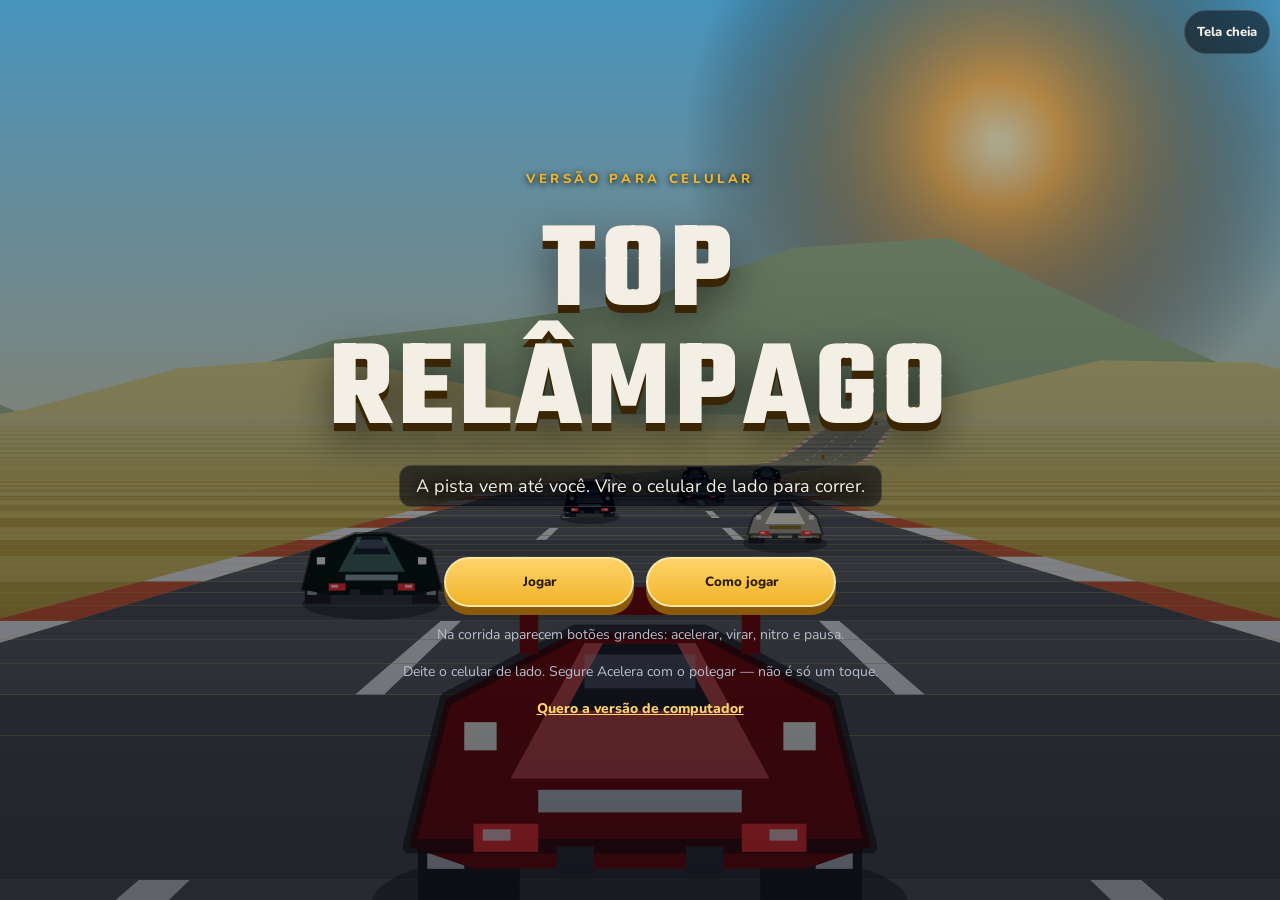
==== commit d8b94596: "ui: remove botões Som e Pausa (celular)" ====
--- a/celular/index.html
+++ b/celular/index.html
@@ -13,7 +13,7 @@
   <link rel="preconnect" href="https://fonts.googleapis.com" />
   <link rel="preconnect" href="https://fonts.gstatic.com" crossorigin />
   <link href="https://fonts.googleapis.com/css2?family=Nunito:wght@500;700;800&family=Teko:wght@500;600;700&display=swap" rel="stylesheet" />
-  <link rel="stylesheet" href="../css/style.css?v=top1" />
+  <link rel="stylesheet" href="../css/style.css?v=nosombtn1" />
 </head>
 <body data-modo="celular" class="modo-celular">
   <div id="app">
@@ -38,7 +38,6 @@
           <strong id="hud-time">0:00.00</strong>
         </div>
       </div>
-      <button type="button" id="btn-pause" class="hud-pause" data-action="pause">Pausa</button>
       <div class="hud-mid">
         <div class="minimap-wrap">
           <span class="minimap-label">MAPA</span>
@@ -107,8 +106,7 @@
           <li>Vire o celular de lado.</li>
           <li>Polegar esquerdo: virar para os lados.</li>
           <li>Polegar direito: acelerar e nitro.</li>
-          <li>Pausa fica no alto, no meio da tela.</li>
-          <li>Galão amarelo no meio da pista: passe por cima para encher o tanque. Sem combustível o motor morre.</li>
+                    <li>Galão amarelo no meio da pista: passe por cima para encher o tanque. Sem combustível o motor morre.</li>
           <li>No campeonato, precisa chegar em 4º ou melhor para avançar.</li>
           <li>O nitro tem 3 cargas por corrida. Cada toque gasta uma. Solte e aperte de novo para a próxima.</li>
           <li>Tela cheia / Preencher tela ocupa a área visível. No iPhone a barra do Safari só some em Compartilhar → Adicionar à Tela de Início.</li>
@@ -224,10 +222,9 @@
     </div>
 
     <div class="top-tools">
-      <button type="button" id="btn-mute" title="Som">Som</button>
       <button type="button" id="btn-full" title="Tela cheia">Tela cheia</button>
     </div>
   </div>
-  <script type="module" src="../js/app.js?v=top1"></script>
+  <script type="module" src="../js/app.js?v=nosombtn1"></script>
 </body>
 </html>
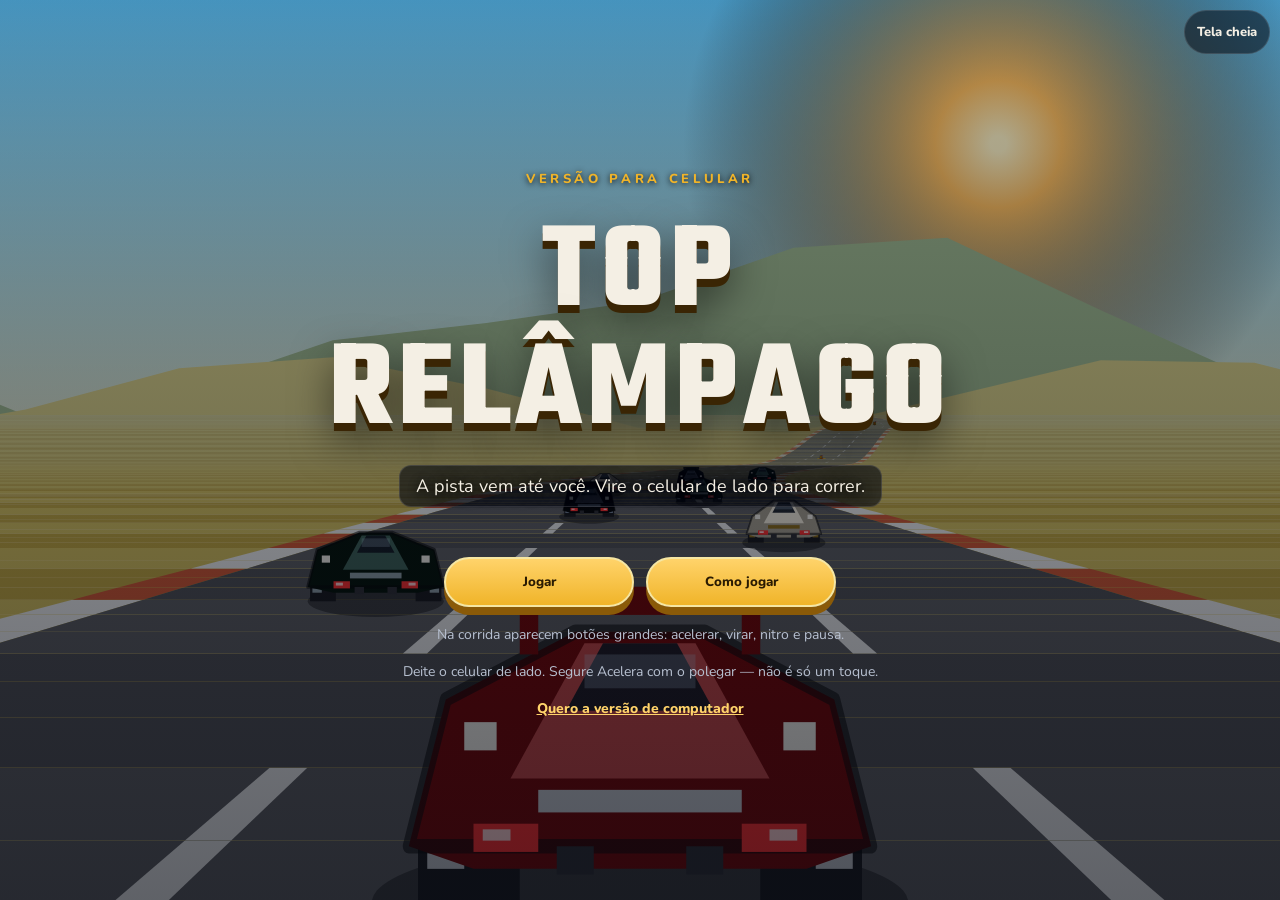
==== commit 96fbf803: "ui: cache-bust nosombtn2 celular" ====
--- a/celular/index.html
+++ b/celular/index.html
@@ -1,6 +1,7 @@
 <!DOCTYPE html>
 <html lang="pt-BR">
 <head>
+  <!-- ui: no Som/Pausa nosombtn2 -->
   <meta charset="UTF-8" />
   <meta name="viewport" content="width=device-width, initial-scale=1, maximum-scale=1, user-scalable=no, viewport-fit=cover, interactive-widget=resizes-content" />
   <title>TOP RELÂMPAGO · Celular</title>
@@ -13,7 +14,7 @@
   <link rel="preconnect" href="https://fonts.googleapis.com" />
   <link rel="preconnect" href="https://fonts.gstatic.com" crossorigin />
   <link href="https://fonts.googleapis.com/css2?family=Nunito:wght@500;700;800&family=Teko:wght@500;600;700&display=swap" rel="stylesheet" />
-  <link rel="stylesheet" href="../css/style.css?v=nosombtn1" />
+  <link rel="stylesheet" href="../css/style.css?v=nosombtn2" />
 </head>
 <body data-modo="celular" class="modo-celular">
   <div id="app">
@@ -225,6 +226,6 @@
       <button type="button" id="btn-full" title="Tela cheia">Tela cheia</button>
     </div>
   </div>
-  <script type="module" src="../js/app.js?v=nosombtn1"></script>
+  <script type="module" src="../js/app.js?v=nosombtn2"></script>
 </body>
 </html>
--- a/css/style.css
+++ b/css/style.css
@@ -1109,3 +1109,11 @@
   .howto { margin: 8px auto; }
   .howto li { margin: 4px 0; font-size: 13px; }
 }
+
+
+/* Removed UI: keep hidden even if cached HTML still has the nodes */
+#btn-mute,
+button.hud-pause,
+#btn-pause {
+  display: none !important;
+}
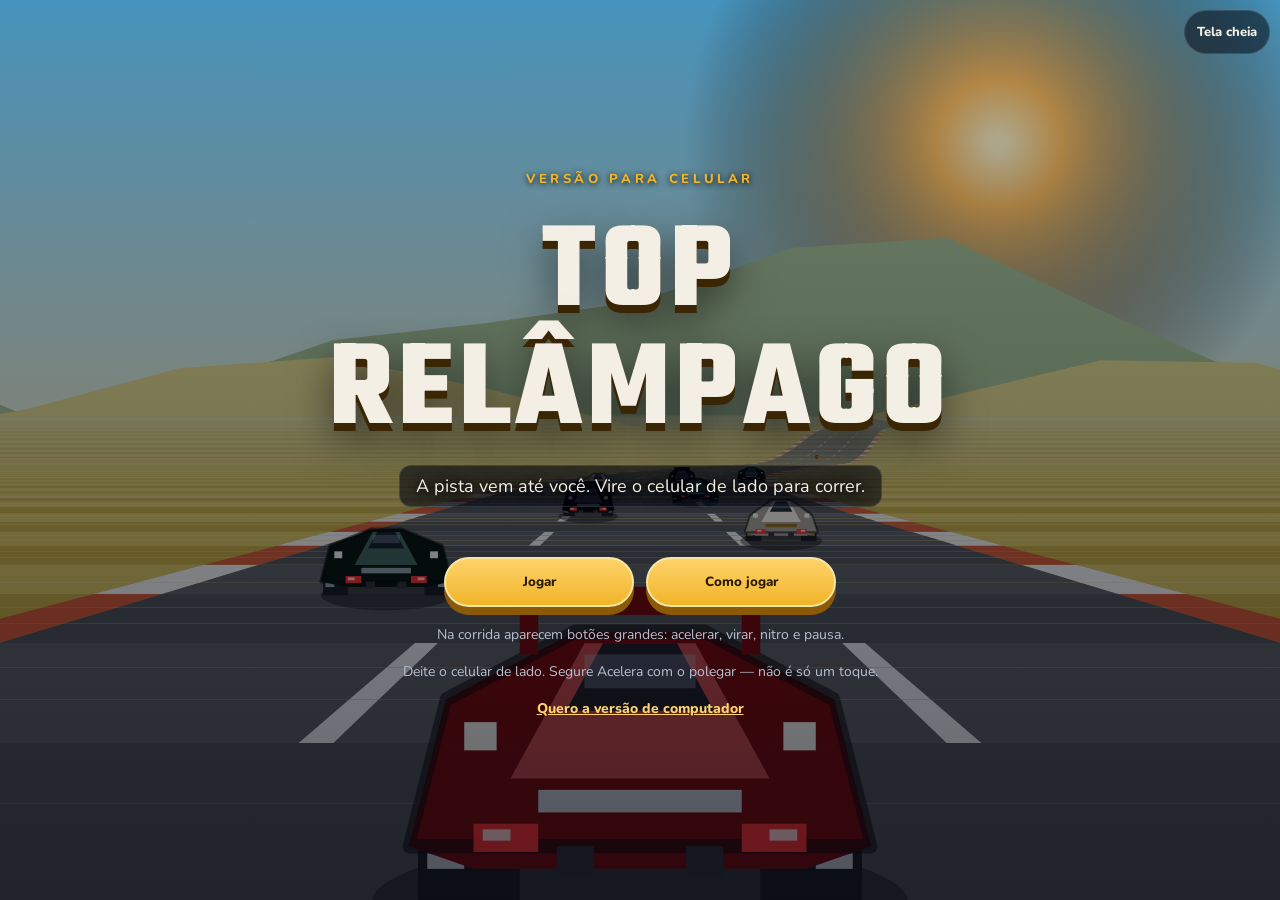
==== commit 45bc794f: "cache-bust ?v=fixmusic1 celular" ====
--- a/celular/index.html
+++ b/celular/index.html
@@ -14,7 +14,7 @@
   <link rel="preconnect" href="https://fonts.googleapis.com" />
   <link rel="preconnect" href="https://fonts.gstatic.com" crossorigin />
   <link href="https://fonts.googleapis.com/css2?family=Nunito:wght@500;700;800&family=Teko:wght@500;600;700&display=swap" rel="stylesheet" />
-  <link rel="stylesheet" href="../css/style.css?v=nosombtn2" />
+  <link rel="stylesheet" href="../css/style.css?v=fixmusic1" />
 </head>
 <body data-modo="celular" class="modo-celular">
   <div id="app">
@@ -226,6 +226,6 @@
       <button type="button" id="btn-full" title="Tela cheia">Tela cheia</button>
     </div>
   </div>
-  <script type="module" src="../js/app.js?v=nosombtn2"></script>
+  <script type="module" src="../js/app.js?v=fixmusic1"></script>
 </body>
 </html>
--- a/css/style.css
+++ b/css/style.css
@@ -672,43 +672,45 @@
 .lap-banner {
   position: absolute;
   left: 50%;
-  top: max(72px, calc(env(safe-area-inset-top) + 64px));
+  top: max(58px, calc(env(safe-area-inset-top) + 52px));
   transform: translateX(-50%);
   z-index: 9;
-  min-width: min(88vw, 340px);
-  padding: 12px 22px 14px;
+  min-width: min(56vw, 200px);
+  max-width: min(70vw, 240px);
+  padding: 6px 12px 7px;
   text-align: center;
   pointer-events: none;
-  border-radius: 6px;
-  background: linear-gradient(180deg, rgba(12, 16, 28, 0.94), rgba(6, 8, 16, 0.96));
-  border: 2px solid rgba(240, 180, 41, 0.75);
-  box-shadow: 0 0 0 1px rgba(0,0,0,0.5), 0 12px 32px rgba(0,0,0,0.55), inset 0 1px 0 rgba(255,255,255,0.12);
-  animation: tv-blink 0.9s steps(2, end) infinite;
+  border-radius: 8px;
+  background: linear-gradient(180deg, rgba(12, 16, 28, 0.48), rgba(6, 8, 16, 0.42));
+  border: 1px solid rgba(240, 180, 41, 0.4);
+  box-shadow: 0 6px 16px rgba(0,0,0,0.28);
+  backdrop-filter: blur(2px);
+  animation: none;
 }
 .lap-banner-eyebrow {
   display: block;
-  font-size: 11px;
-  letter-spacing: 0.22em;
+  font-size: 9px;
+  letter-spacing: 0.16em;
   text-transform: uppercase;
-  color: #f0b429;
+  color: rgba(240, 180, 41, 0.9);
   font-weight: 800;
 }
 #lap-banner-title {
   display: block;
   font-family: "Teko", Impact, sans-serif;
-  font-size: clamp(42px, 10vw, 64px);
+  font-size: clamp(22px, 5vw, 30px);
   line-height: 0.95;
-  color: #fff;
-  text-shadow: 0 3px 0 #000;
+  color: rgba(255,255,255,0.92);
+  text-shadow: 0 1px 2px rgba(0,0,0,0.7);
 }
 .lap-banner-stats {
   display: flex;
   justify-content: center;
-  gap: 22px;
-  margin-top: 4px;
+  gap: 14px;
+  margin-top: 2px;
   font-family: "Teko", Impact, sans-serif;
-  font-size: 28px;
-  color: #e8edf5;
+  font-size: 18px;
+  color: rgba(232, 237, 245, 0.9);
 }
 .lap-banner-pos { color: #9cfff8; }
 @keyframes tv-blink {
